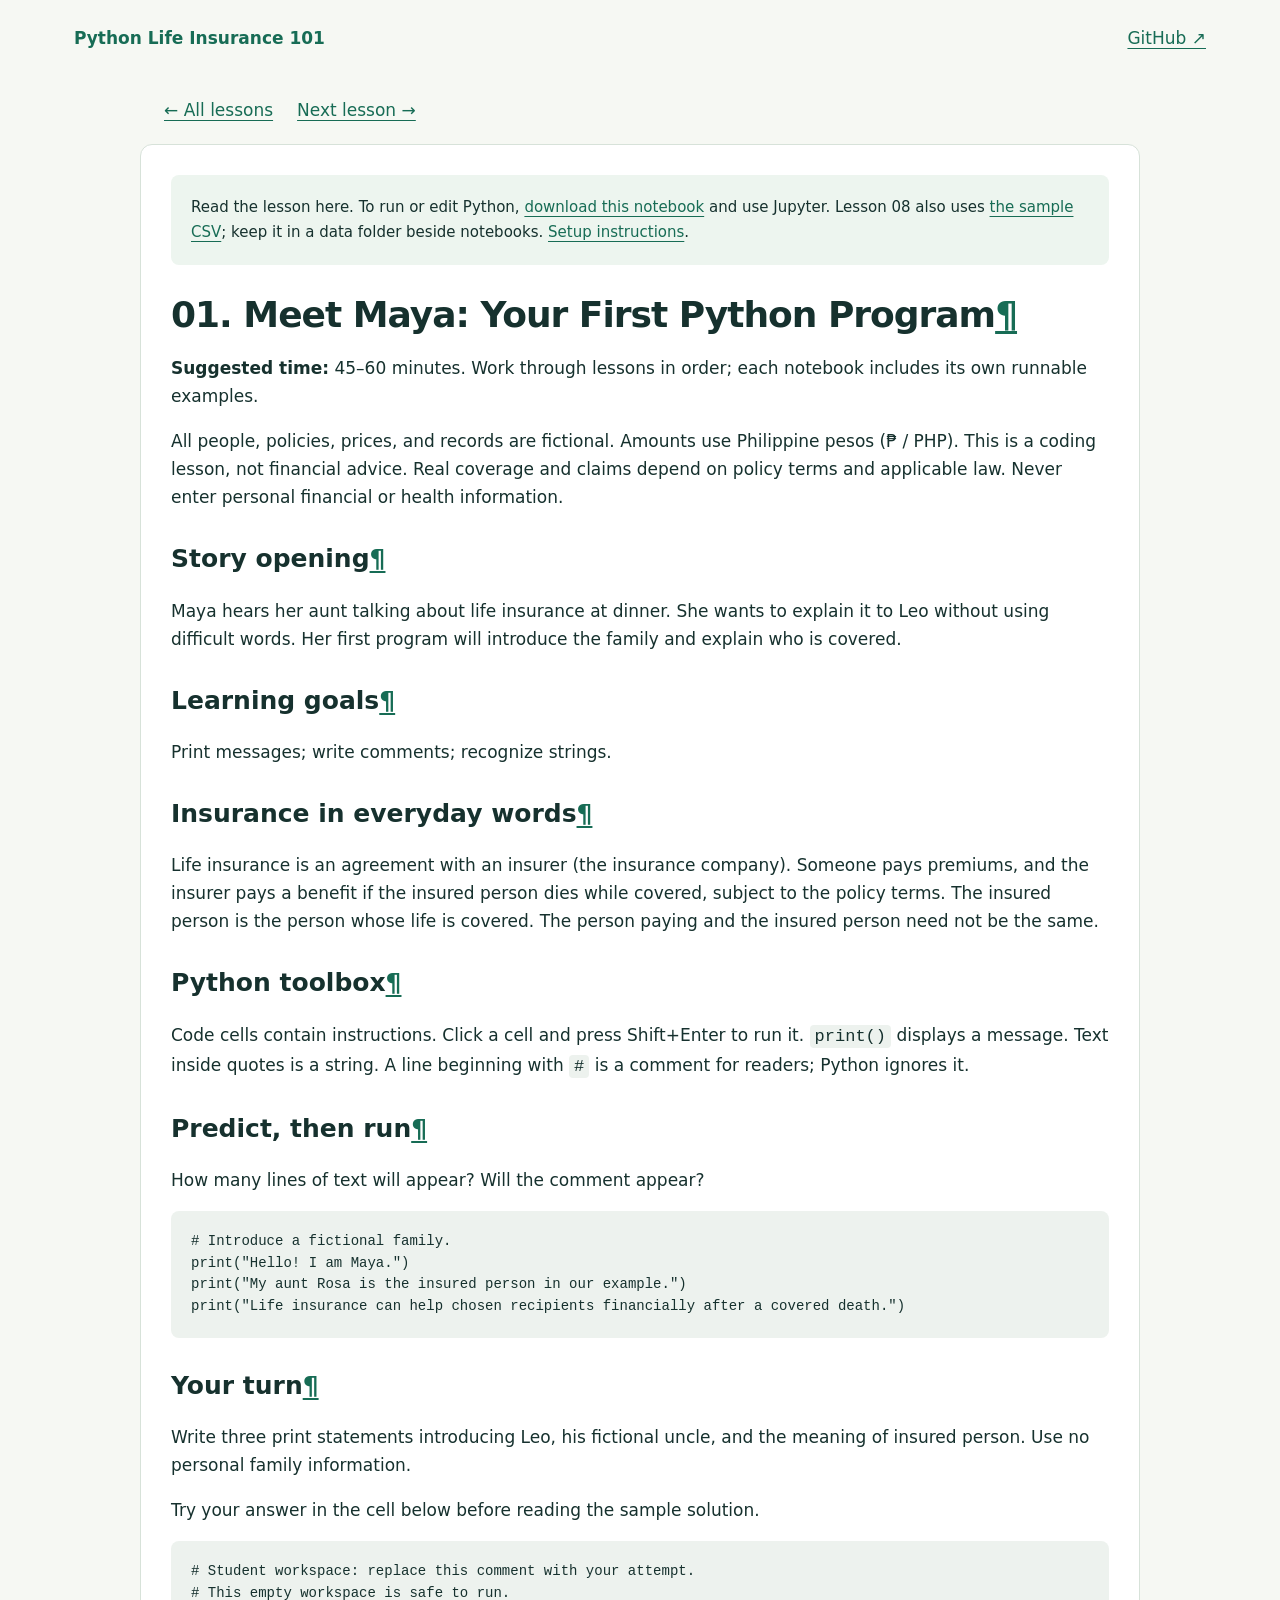
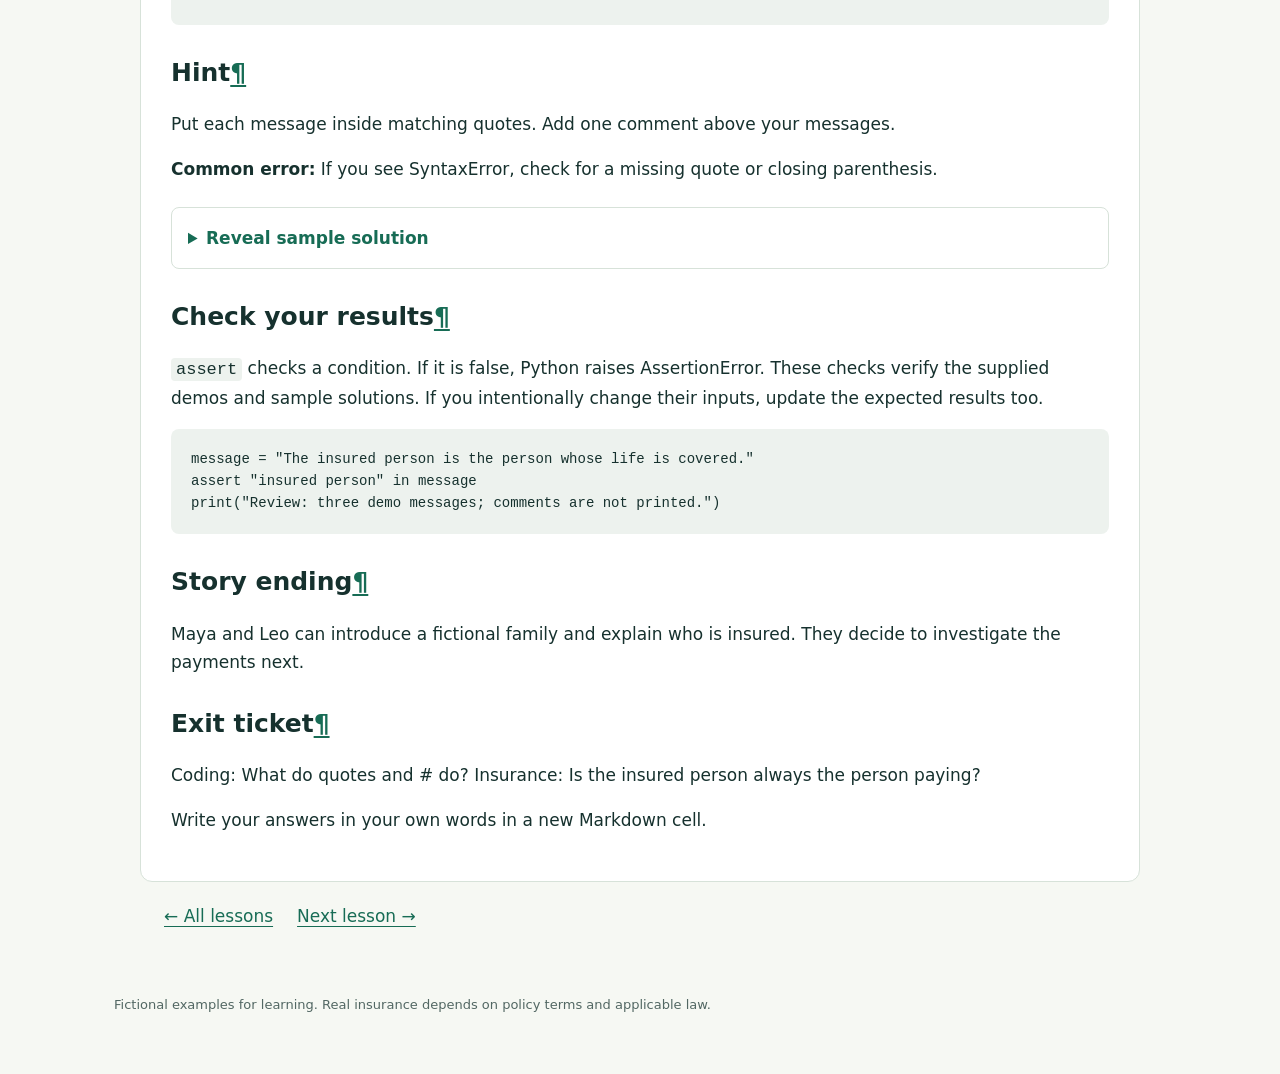
==== docs/01_first_program.html @ a5b44e25 "Add training website and expanded README with Pages setup" ====
<!doctype html>
<html lang="en"><head><meta charset="utf-8"><meta name="viewport" content="width=device-width, initial-scale=1"><title>01. Meet Maya: Your First Python Program · Python Life Insurance 101</title><link rel="stylesheet" href="style.css"></head>
<body><a class="skip" href="#content">Skip to content</a><header><a class="brand" href="index.html">Python Life Insurance 101</a><a href="https://github.com/mano-octavianojr/python-life-insurance-101">GitHub ↗</a></header><nav class="lesson-nav" aria-label="Lesson navigation"><a href="index.html">← All lessons</a><a href="02_premiums.html">Next lesson →</a></nav><main id="content" class="lesson"><aside class="reader-note">Read the lesson here. To run or edit Python, <a href="notebooks/01_first_program.ipynb" download>download this notebook</a> and use Jupyter. Lesson 08 also uses <a href="data/policy_records.csv" download>the sample CSV</a>; keep it in a data folder beside notebooks. <a href="index.html#setup">Setup instructions</a>.</aside><div class="cell border-box-sizing text_cell rendered" id="cell-id=lesson-01-cell-00"><div class="inner_cell">
<div class="text_cell_render border-box-sizing rendered_html">
<h1 id="01.-Meet-Maya:-Your-First-Python-Program">01. Meet Maya: Your First Python Program<a class="anchor-link" href="#01.-Meet-Maya:-Your-First-Python-Program">¶</a></h1><p><strong>Suggested time:</strong> 45–60 minutes. Work through lessons in order; each notebook includes its own runnable examples.</p>
<p>All people, policies, prices, and records are fictional. Amounts use Philippine pesos (₱ / PHP). This is a coding lesson, not financial advice. Real coverage and claims depend on policy terms and applicable law. Never enter personal financial or health information.</p>
</div>
</div>
</div>
<div class="cell border-box-sizing text_cell rendered" id="cell-id=lesson-01-cell-01"><div class="inner_cell">
<div class="text_cell_render border-box-sizing rendered_html">
<h2 id="Story-opening">Story opening<a class="anchor-link" href="#Story-opening">¶</a></h2><p>Maya hears her aunt talking about life insurance at dinner. She wants to explain it to Leo without using difficult words. Her first program will introduce the family and explain who is covered.</p>
</div>
</div>
</div>
<div class="cell border-box-sizing text_cell rendered" id="cell-id=lesson-01-cell-02"><div class="inner_cell">
<div class="text_cell_render border-box-sizing rendered_html">
<h2 id="Learning-goals">Learning goals<a class="anchor-link" href="#Learning-goals">¶</a></h2><p>Print messages; write comments; recognize strings.</p>
</div>
</div>
</div>
<div class="cell border-box-sizing text_cell rendered" id="cell-id=lesson-01-cell-03"><div class="inner_cell">
<div class="text_cell_render border-box-sizing rendered_html">
<h2 id="Insurance-in-everyday-words">Insurance in everyday words<a class="anchor-link" href="#Insurance-in-everyday-words">¶</a></h2><p>Life insurance is an agreement with an insurer (the insurance company). Someone pays premiums, and the insurer pays a benefit if the insured person dies while covered, subject to the policy terms. The insured person is the person whose life is covered. The person paying and the insured person need not be the same.</p>
</div>
</div>
</div>
<div class="cell border-box-sizing text_cell rendered" id="cell-id=lesson-01-cell-04"><div class="inner_cell">
<div class="text_cell_render border-box-sizing rendered_html">
<h2 id="Python-toolbox">Python toolbox<a class="anchor-link" href="#Python-toolbox">¶</a></h2><p>Code cells contain instructions. Click a cell and press Shift+Enter to run it. <code>print()</code> displays a message. Text inside quotes is a string. A line beginning with <code>#</code> is a comment for readers; Python ignores it.</p>
</div>
</div>
</div>
<div class="cell border-box-sizing text_cell rendered" id="cell-id=lesson-01-cell-05"><div class="inner_cell">
<div class="text_cell_render border-box-sizing rendered_html">
<h2 id="Predict,-then-run">Predict, then run<a class="anchor-link" href="#Predict,-then-run">¶</a></h2><p>How many lines of text will appear? Will the comment appear?</p>
</div>
</div>
</div>
<div class="cell border-box-sizing code_cell rendered celltag_demo" id="cell-id=lesson-01-cell-06">
<div class="input">
<div class="inner_cell">
<div class="input_area">
<div class="highlight hl-python"><pre><span></span><span class="c1"># Introduce a fictional family.</span>
<span class="nb">print</span><span class="p">(</span><span class="s2">"Hello! I am Maya."</span><span class="p">)</span>
<span class="nb">print</span><span class="p">(</span><span class="s2">"My aunt Rosa is the insured person in our example."</span><span class="p">)</span>
<span class="nb">print</span><span class="p">(</span><span class="s2">"Life insurance can help chosen recipients financially after a covered death."</span><span class="p">)</span>
</pre></div>
</div>
</div>
</div>
</div>
<div class="cell border-box-sizing text_cell rendered" id="cell-id=lesson-01-cell-07"><div class="inner_cell">
<div class="text_cell_render border-box-sizing rendered_html">
<h2 id="Your-turn">Your turn<a class="anchor-link" href="#Your-turn">¶</a></h2><p>Write three print statements introducing Leo, his fictional uncle, and the meaning of insured person. Use no personal family information.</p>
<p>Try your answer in the cell below before reading the sample solution.</p>
</div>
</div>
</div>
<div class="cell border-box-sizing code_cell rendered celltag_exercise" id="cell-id=lesson-01-cell-08">
<div class="input">
<div class="inner_cell">
<div class="input_area">
<div class="highlight hl-python"><pre><span></span><span class="c1"># Student workspace: replace this comment with your attempt.</span>
<span class="c1"># This empty workspace is safe to run.</span>
</pre></div>
</div>
</div>
</div>
</div>
<div class="cell border-box-sizing text_cell rendered" id="cell-id=lesson-01-cell-09"><div class="inner_cell">
<div class="text_cell_render border-box-sizing rendered_html">
<h2 id="Hint">Hint<a class="anchor-link" href="#Hint">¶</a></h2><p>Put each message inside matching quotes. Add one comment above your messages.</p>
<p><strong>Common error:</strong> If you see SyntaxError, check for a missing quote or closing parenthesis.</p>
</div>
</div>
</div>
<details class="solution"><summary>Reveal sample solution</summary><div class="cell border-box-sizing text_cell rendered" id="cell-id=lesson-01-cell-10"><div class="inner_cell">
<div class="text_cell_render border-box-sizing rendered_html">
<h2 id="Sample-solution">Sample solution<a class="anchor-link" href="#Sample-solution">¶</a></h2><p>Compare with your attempt after trying the challenge. There may be more than one correct approach.</p>
</div>
</div>
</div><div class="cell border-box-sizing code_cell rendered celltag_solution" id="cell-id=lesson-01-cell-11">
<div class="input">
<div class="inner_cell">
<div class="input_area">
<div class="highlight hl-python"><pre><span></span><span class="c1"># Leo introduces another fictional example.</span>
<span class="nb">print</span><span class="p">(</span><span class="s2">"Hello! I am Leo."</span><span class="p">)</span>
<span class="nb">print</span><span class="p">(</span><span class="s2">"My fictional uncle Ben is the insured person."</span><span class="p">)</span>
<span class="nb">print</span><span class="p">(</span><span class="s2">"The insured person is the person whose life is covered."</span><span class="p">)</span>
</pre></div>
</div>
</div>
</div>
</div></details>

<div class="cell border-box-sizing text_cell rendered" id="cell-id=lesson-01-cell-12"><div class="inner_cell">
<div class="text_cell_render border-box-sizing rendered_html">
<h2 id="Check-your-results">Check your results<a class="anchor-link" href="#Check-your-results">¶</a></h2><p><code>assert</code> checks a condition. If it is false, Python raises AssertionError. These checks verify the supplied demos and sample solutions. If you intentionally change their inputs, update the expected results too.</p>
</div>
</div>
</div>
<div class="cell border-box-sizing code_cell rendered celltag_validation" id="cell-id=lesson-01-cell-13">
<div class="input">
<div class="inner_cell">
<div class="input_area">
<div class="highlight hl-python"><pre><span></span><span class="n">message</span> <span class="o">=</span> <span class="s2">"The insured person is the person whose life is covered."</span>
<span class="k">assert</span> <span class="s2">"insured person"</span> <span class="ow">in</span> <span class="n">message</span>
<span class="nb">print</span><span class="p">(</span><span class="s2">"Review: three demo messages; comments are not printed."</span><span class="p">)</span>
</pre></div>
</div>
</div>
</div>
</div>
<div class="cell border-box-sizing text_cell rendered" id="cell-id=lesson-01-cell-14"><div class="inner_cell">
<div class="text_cell_render border-box-sizing rendered_html">
<h2 id="Story-ending">Story ending<a class="anchor-link" href="#Story-ending">¶</a></h2><p>Maya and Leo can introduce a fictional family and explain who is insured. They decide to investigate the payments next.</p>
</div>
</div>
</div>
<div class="cell border-box-sizing text_cell rendered" id="cell-id=lesson-01-cell-15"><div class="inner_cell">
<div class="text_cell_render border-box-sizing rendered_html">
<h2 id="Exit-ticket">Exit ticket<a class="anchor-link" href="#Exit-ticket">¶</a></h2><p>Coding: What do quotes and # do? Insurance: Is the insured person always the person paying?</p>
<p>Write your answers in your own words in a new Markdown cell.</p>
</div>
</div>
</div>
</main><nav class="lesson-nav" aria-label="Lesson navigation"><a href="index.html">← All lessons</a><a href="02_premiums.html">Next lesson →</a></nav><footer>Fictional examples for learning. Real insurance depends on policy terms and applicable law.</footer></body></html>
---- docs/style.css ----
:root{color-scheme:light;--ink:#16312e;--muted:#526763;--paper:#f6f8f3;--green:#176c55;--border:#d7e2d9}*{box-sizing:border-box}body{margin:0;background:var(--paper);color:var(--ink);font:17px/1.65 system-ui,sans-serif}a{color:var(--green);text-underline-offset:4px}a:focus-visible,summary:focus-visible{outline:3px solid #ba7018;outline-offset:5px}header{max-width:1180px;margin:auto;display:flex;justify-content:space-between;gap:20px;padding:24px}.brand{font-weight:800;text-decoration:none}main{max-width:1100px;margin:auto;padding:0 24px}.hero{padding:64px 0 48px;border-bottom:1px solid var(--border)}.eyebrow,.number{font-size:12px;letter-spacing:1.8px;font-weight:750;color:var(--green)}h1{font-size:clamp(36px,6vw,68px);line-height:1.1;letter-spacing:-2px;margin:20px 0}h2{line-height:1.3}h3{line-height:1.3;font-size:22px}.intro{font-size:21px;max-width:660px;color:var(--muted)}.button{display:inline-block;padding:13px 24px;background:var(--green);color:white;border-radius:8px;text-decoration:none;font-weight:700;margin:12px 0}.facts{display:flex;gap:24px;flex-wrap:wrap;font-size:14px;color:var(--muted);margin-top:24px}.overview{padding:30px 0 12px;max-width:750px}.grid{display:grid;grid-template-columns:repeat(2,minmax(0,1fr));gap:18px}.card{display:block;padding:26px;background:white;border:1px solid var(--border);border-radius:12px;text-decoration:none;color:var(--ink)}.card:hover{border-color:var(--green);box-shadow:0 5px 18px #17392f12}.card p{color:var(--muted)}.read{font-weight:650;color:var(--green);font-size:14px}.setup,.scope{margin-top:44px;padding:28px;border:1px solid var(--border);border-radius:12px;background:white}footer{max-width:1100px;margin:40px auto;padding:24px;color:var(--muted);font-size:13px}.lesson-nav{max-width:1000px;margin:20px auto;display:flex;gap:24px;flex-wrap:wrap;padding:0 24px}.lesson{max-width:1000px;background:white;border:1px solid var(--border);border-radius:12px;padding:30px}.reader-note{background:#edf5ef;padding:20px;border-radius:8px;margin-bottom:30px;font-size:15px}.lesson h1{font-size:36px;letter-spacing:-1px}.lesson h2{font-size:25px;margin-top:32px}.cell{margin:16px 0}.prompt{display:none}pre{overflow-x:auto;padding:20px;background:#edf2ee;border-radius:8px;line-height:1.55;font-size:14px}code{font-family:ui-monospace,monospace}p code,li code{background:#edf2ee;padding:2px 5px;border-radius:4px}img{max-width:100%;height:auto}.solution{border:1px solid var(--border);border-radius:8px;padding:16px;margin:24px 0}.solution summary{cursor:pointer;font-weight:700;color:var(--green)}.skip{position:absolute;top:-80px;left:16px;background:white;padding:12px;z-index:10}.skip:focus{top:8px}table{border-collapse:collapse}td,th{border:1px solid var(--border);padding:8px}@media(max-width:650px){.grid{grid-template-columns:1fr}.hero{padding-top:30px}.lesson{padding:18px}header{font-size:14px;padding:18px}.facts{gap:10px}.setup,.scope{padding:20px}.lesson h1{font-size:29px}}@media print{header,.lesson-nav,.reader-note,footer{display:none}.lesson{border:0}details.solution>*{display:block!important}body{background:white}pre{white-space:pre-wrap}}
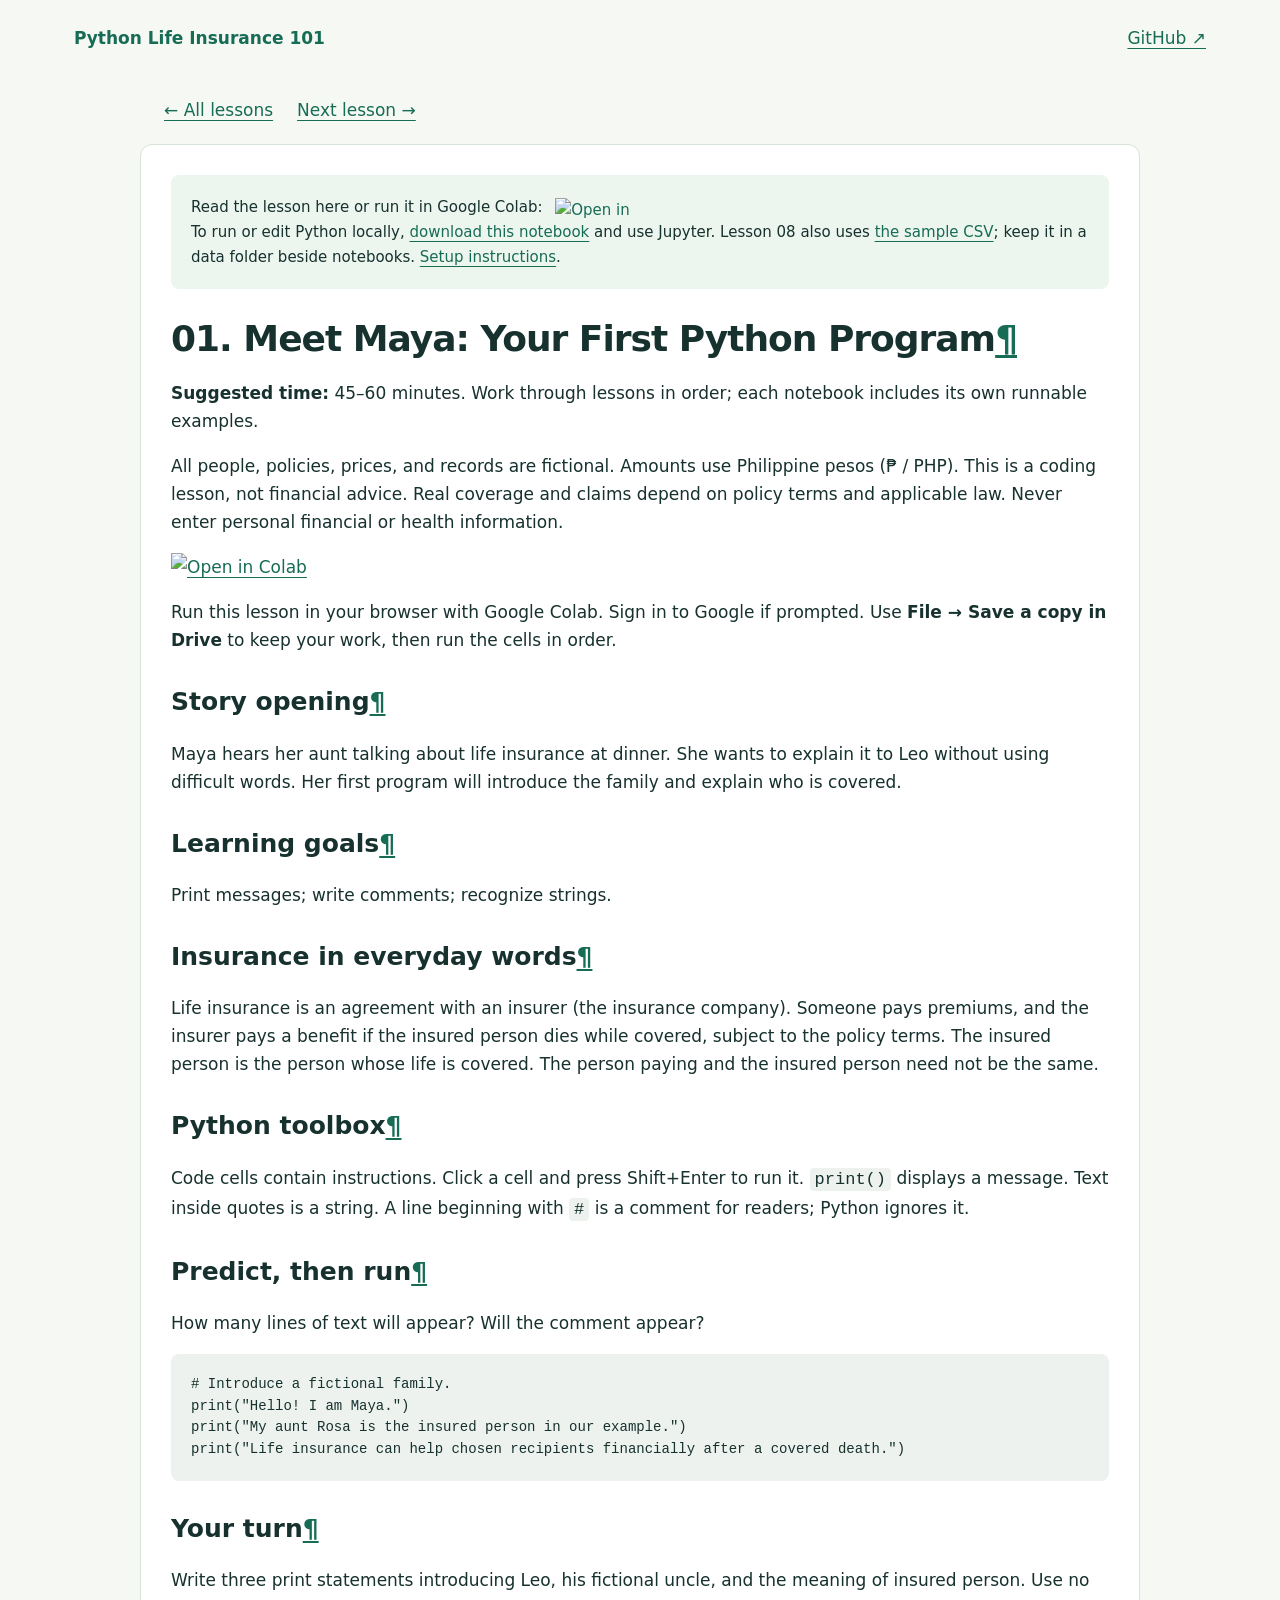
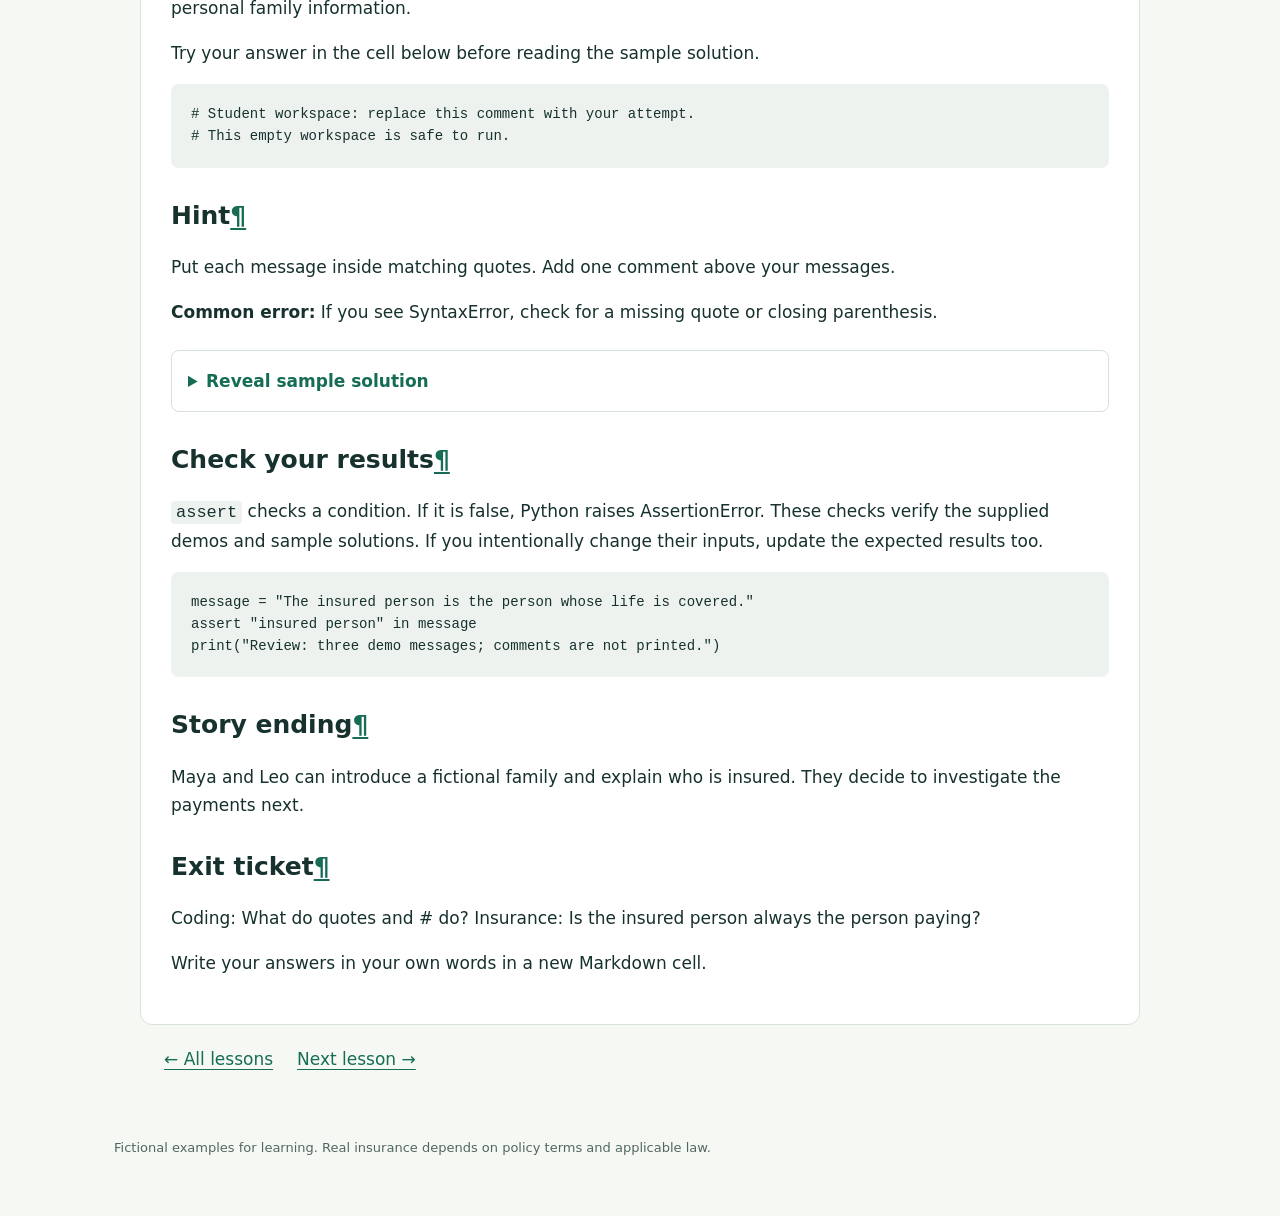
==== commit c764d955: "Add Open in Colab badges and remote sample data fallback" ====
--- a/docs/01_first_program.html
+++ b/docs/01_first_program.html
@@ -1,9 +1,16 @@
 <!doctype html>
 <html lang="en"><head><meta charset="utf-8"><meta name="viewport" content="width=device-width, initial-scale=1"><title>01. Meet Maya: Your First Python Program · Python Life Insurance 101</title><link rel="stylesheet" href="style.css"></head>
-<body><a class="skip" href="#content">Skip to content</a><header><a class="brand" href="index.html">Python Life Insurance 101</a><a href="https://github.com/mano-octavianojr/python-life-insurance-101">GitHub ↗</a></header><nav class="lesson-nav" aria-label="Lesson navigation"><a href="index.html">← All lessons</a><a href="02_premiums.html">Next lesson →</a></nav><main id="content" class="lesson"><aside class="reader-note">Read the lesson here. To run or edit Python, <a href="notebooks/01_first_program.ipynb" download>download this notebook</a> and use Jupyter. Lesson 08 also uses <a href="data/policy_records.csv" download>the sample CSV</a>; keep it in a data folder beside notebooks. <a href="index.html#setup">Setup instructions</a>.</aside><div class="cell border-box-sizing text_cell rendered" id="cell-id=lesson-01-cell-00"><div class="inner_cell">
+<body><a class="skip" href="#content">Skip to content</a><header><a class="brand" href="index.html">Python Life Insurance 101</a><a href="https://github.com/mano-octavianojr/python-life-insurance-101">GitHub ↗</a></header><nav class="lesson-nav" aria-label="Lesson navigation"><a href="index.html">← All lessons</a><a href="02_premiums.html">Next lesson →</a></nav><main id="content" class="lesson"><aside class="reader-note">Read the lesson here or run it in Google Colab: <a class="colab-button" href="https://colab.research.google.com/github/mano-octavianojr/python-life-insurance-101/blob/main/notebooks/01_first_program.ipynb" aria-label="Open 01. Meet Maya: Your First Python Program in Google Colab"><img src="https://colab.research.google.com/assets/colab-badge.svg" alt="Open in Colab" width="117" height="20"></a><br>To run or edit Python locally, <a href="notebooks/01_first_program.ipynb" download>download this notebook</a> and use Jupyter. Lesson 08 also uses <a href="data/policy_records.csv" download>the sample CSV</a>; keep it in a data folder beside notebooks. <a href="index.html#setup">Setup instructions</a>.</aside><div class="cell border-box-sizing text_cell rendered" id="cell-id=lesson-01-cell-00"><div class="inner_cell">
 <div class="text_cell_render border-box-sizing rendered_html">
 <h1 id="01.-Meet-Maya:-Your-First-Python-Program">01. Meet Maya: Your First Python Program<a class="anchor-link" href="#01.-Meet-Maya:-Your-First-Python-Program">¶</a></h1><p><strong>Suggested time:</strong> 45–60 minutes. Work through lessons in order; each notebook includes its own runnable examples.</p>
 <p>All people, policies, prices, and records are fictional. Amounts use Philippine pesos (₱ / PHP). This is a coding lesson, not financial advice. Real coverage and claims depend on policy terms and applicable law. Never enter personal financial or health information.</p>
+</div>
+</div>
+</div>
+<div class="cell border-box-sizing text_cell rendered" id="cell-id=01_first_program-colab"><div class="inner_cell">
+<div class="text_cell_render border-box-sizing rendered_html">
+<p><a href="https://colab.research.google.com/github/mano-octavianojr/python-life-insurance-101/blob/main/notebooks/01_first_program.ipynb"><img alt="Open in Colab" src="https://colab.research.google.com/assets/colab-badge.svg"/></a></p>
+<p>Run this lesson in your browser with Google Colab. Sign in to Google if prompted. Use <strong>File → Save a copy in Drive</strong> to keep your work, then run the cells in order.</p>
 </div>
 </div>
 </div>
--- a/docs/style.css
+++ b/docs/style.css
@@ -1 +1,3 @@
 :root{color-scheme:light;--ink:#16312e;--muted:#526763;--paper:#f6f8f3;--green:#176c55;--border:#d7e2d9}*{box-sizing:border-box}body{margin:0;background:var(--paper);color:var(--ink);font:17px/1.65 system-ui,sans-serif}a{color:var(--green);text-underline-offset:4px}a:focus-visible,summary:focus-visible{outline:3px solid #ba7018;outline-offset:5px}header{max-width:1180px;margin:auto;display:flex;justify-content:space-between;gap:20px;padding:24px}.brand{font-weight:800;text-decoration:none}main{max-width:1100px;margin:auto;padding:0 24px}.hero{padding:64px 0 48px;border-bottom:1px solid var(--border)}.eyebrow,.number{font-size:12px;letter-spacing:1.8px;font-weight:750;color:var(--green)}h1{font-size:clamp(36px,6vw,68px);line-height:1.1;letter-spacing:-2px;margin:20px 0}h2{line-height:1.3}h3{line-height:1.3;font-size:22px}.intro{font-size:21px;max-width:660px;color:var(--muted)}.button{display:inline-block;padding:13px 24px;background:var(--green);color:white;border-radius:8px;text-decoration:none;font-weight:700;margin:12px 0}.facts{display:flex;gap:24px;flex-wrap:wrap;font-size:14px;color:var(--muted);margin-top:24px}.overview{padding:30px 0 12px;max-width:750px}.grid{display:grid;grid-template-columns:repeat(2,minmax(0,1fr));gap:18px}.card{display:block;padding:26px;background:white;border:1px solid var(--border);border-radius:12px;text-decoration:none;color:var(--ink)}.card:hover{border-color:var(--green);box-shadow:0 5px 18px #17392f12}.card p{color:var(--muted)}.read{font-weight:650;color:var(--green);font-size:14px}.setup,.scope{margin-top:44px;padding:28px;border:1px solid var(--border);border-radius:12px;background:white}footer{max-width:1100px;margin:40px auto;padding:24px;color:var(--muted);font-size:13px}.lesson-nav{max-width:1000px;margin:20px auto;display:flex;gap:24px;flex-wrap:wrap;padding:0 24px}.lesson{max-width:1000px;background:white;border:1px solid var(--border);border-radius:12px;padding:30px}.reader-note{background:#edf5ef;padding:20px;border-radius:8px;margin-bottom:30px;font-size:15px}.lesson h1{font-size:36px;letter-spacing:-1px}.lesson h2{font-size:25px;margin-top:32px}.cell{margin:16px 0}.prompt{display:none}pre{overflow-x:auto;padding:20px;background:#edf2ee;border-radius:8px;line-height:1.55;font-size:14px}code{font-family:ui-monospace,monospace}p code,li code{background:#edf2ee;padding:2px 5px;border-radius:4px}img{max-width:100%;height:auto}.solution{border:1px solid var(--border);border-radius:8px;padding:16px;margin:24px 0}.solution summary{cursor:pointer;font-weight:700;color:var(--green)}.skip{position:absolute;top:-80px;left:16px;background:white;padding:12px;z-index:10}.skip:focus{top:8px}table{border-collapse:collapse}td,th{border:1px solid var(--border);padding:8px}@media(max-width:650px){.grid{grid-template-columns:1fr}.hero{padding-top:30px}.lesson{padding:18px}header{font-size:14px;padding:18px}.facts{gap:10px}.setup,.scope{padding:20px}.lesson h1{font-size:29px}}@media print{header,.lesson-nav,.reader-note,footer{display:none}.lesson{border:0}details.solution>*{display:block!important}body{background:white}pre{white-space:pre-wrap}}
+
+.card-content{display:block;text-decoration:none;color:inherit}.colab-button{display:inline-flex;margin-top:14px;align-items:center}.colab-button img{display:block}.reader-note .colab-button{margin:0 8px;vertical-align:middle}
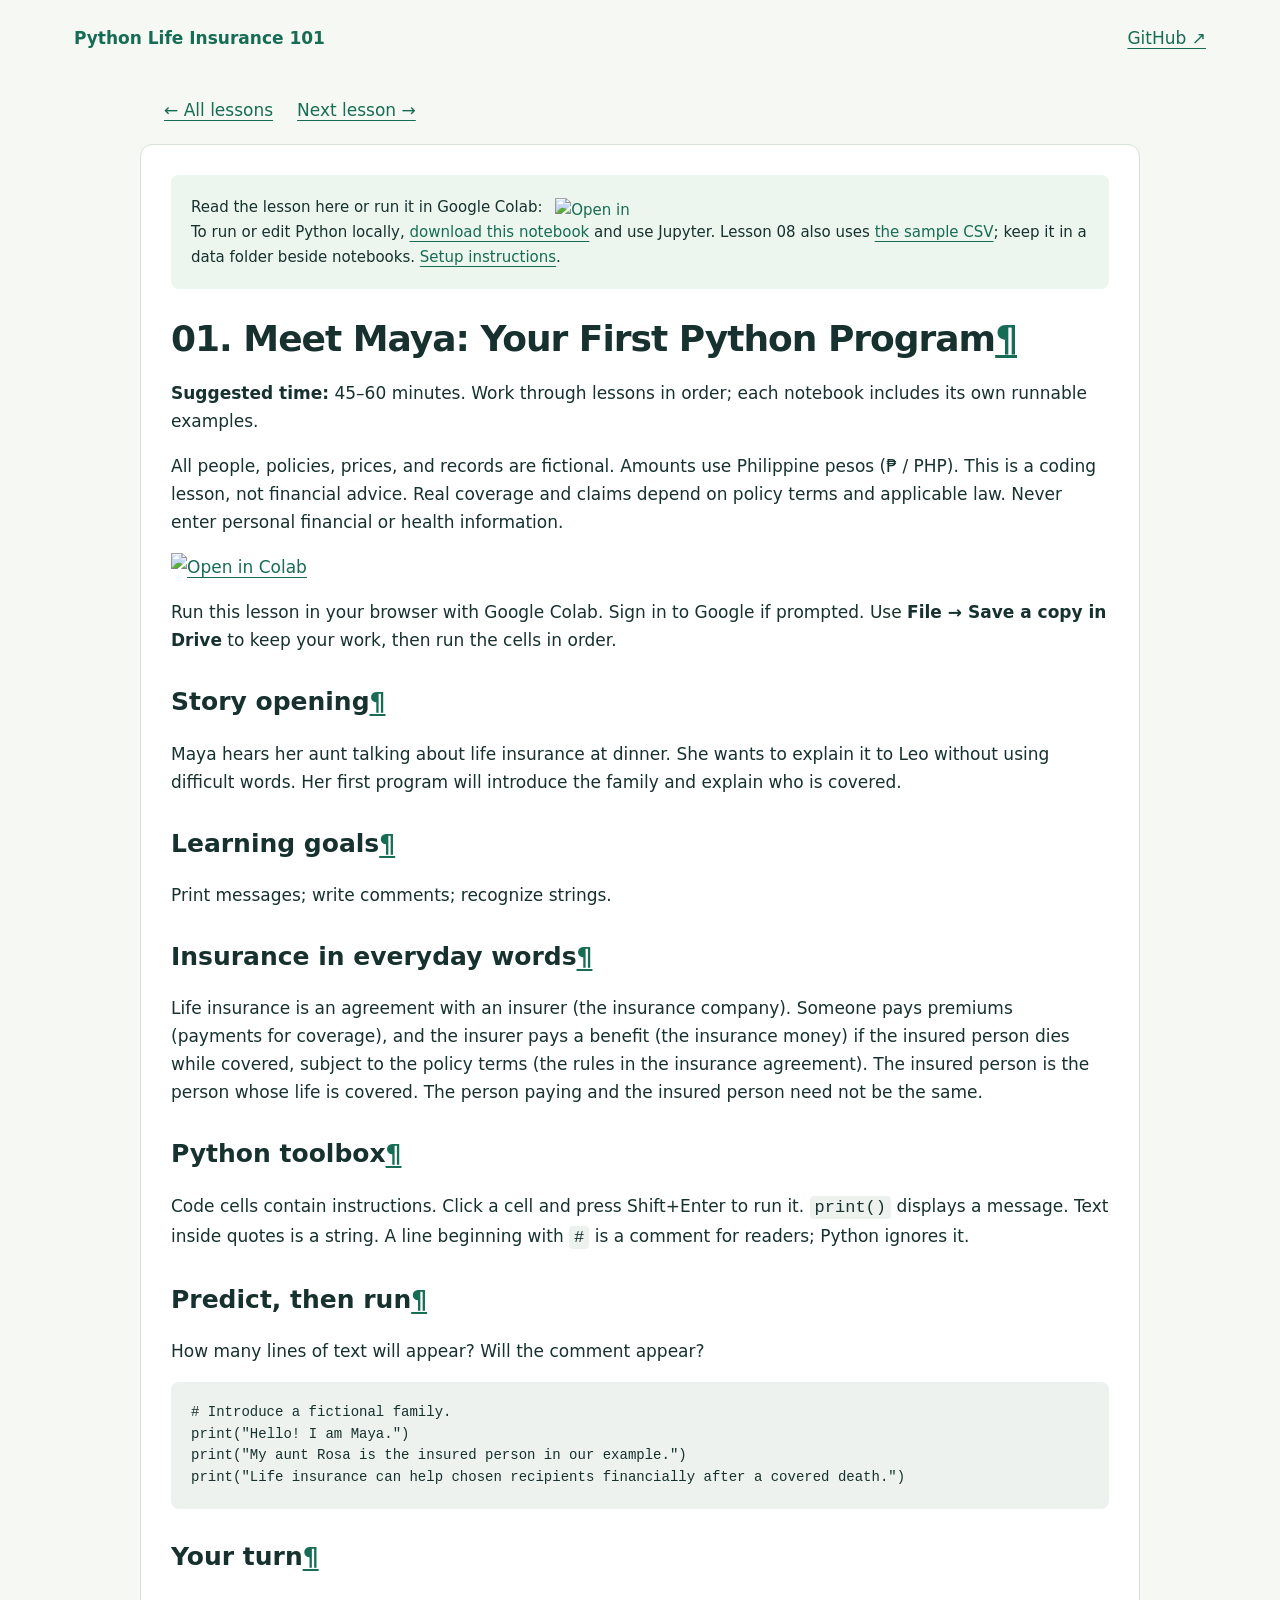
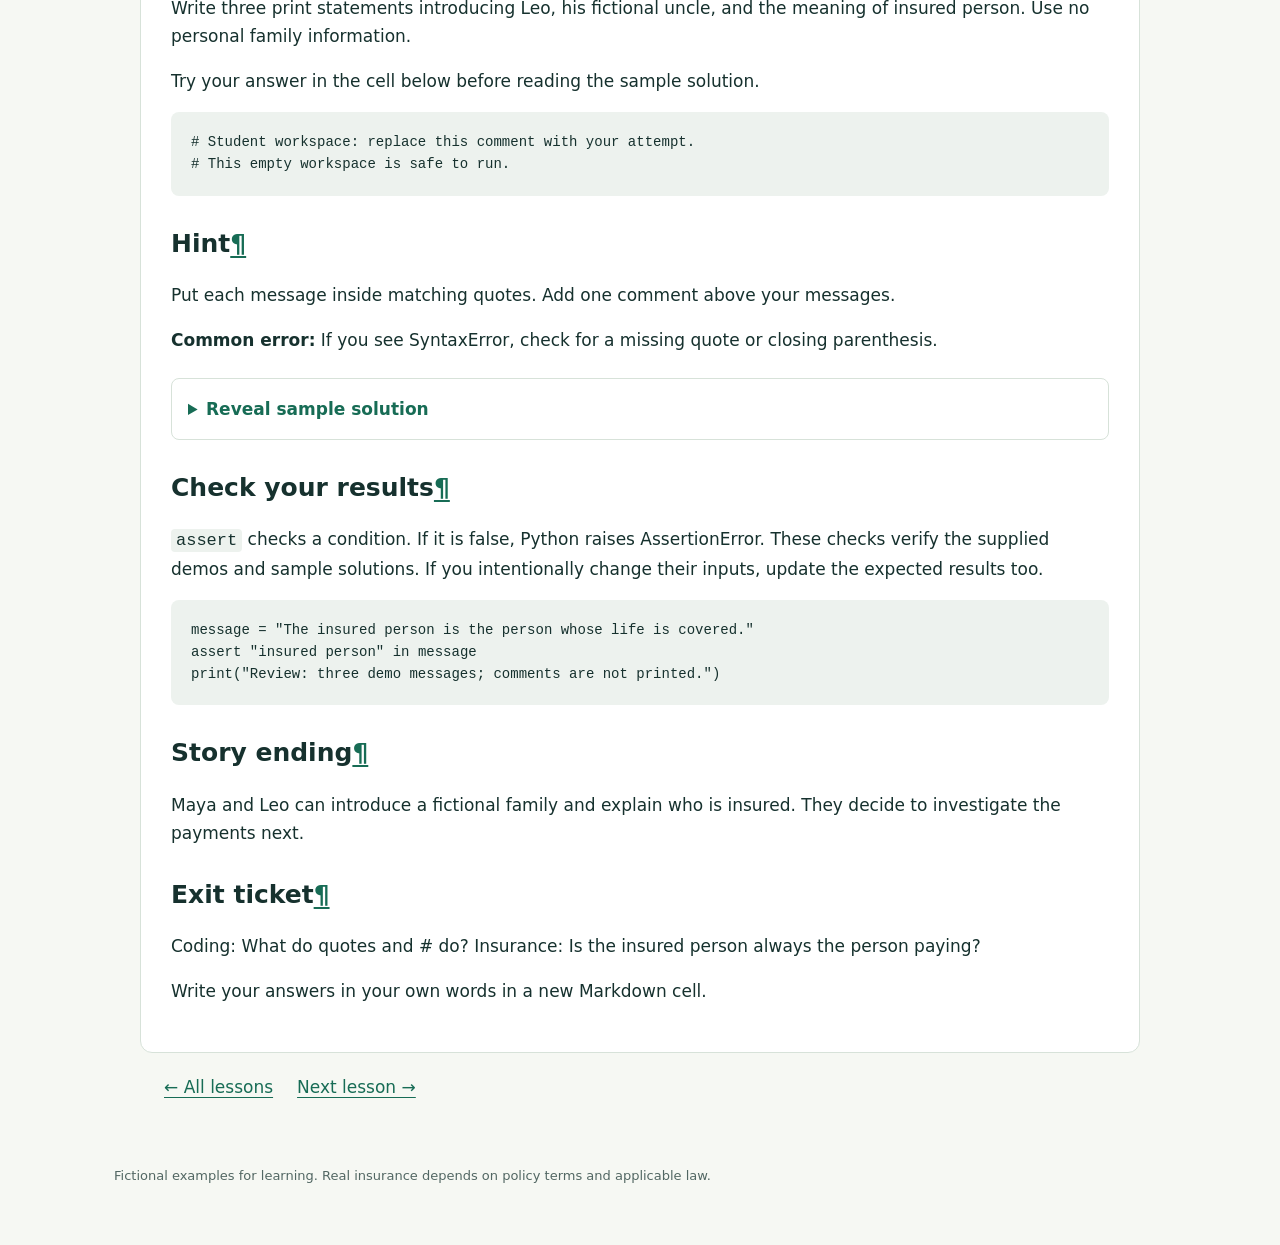
==== commit 27bab4b0: "Finalize lesson explanations and strengthen capstone input checks" ====
--- a/docs/01_first_program.html
+++ b/docs/01_first_program.html
@@ -28,7 +28,7 @@
 </div>
 <div class="cell border-box-sizing text_cell rendered" id="cell-id=lesson-01-cell-03"><div class="inner_cell">
 <div class="text_cell_render border-box-sizing rendered_html">
-<h2 id="Insurance-in-everyday-words">Insurance in everyday words<a class="anchor-link" href="#Insurance-in-everyday-words">¶</a></h2><p>Life insurance is an agreement with an insurer (the insurance company). Someone pays premiums, and the insurer pays a benefit if the insured person dies while covered, subject to the policy terms. The insured person is the person whose life is covered. The person paying and the insured person need not be the same.</p>
+<h2 id="Insurance-in-everyday-words">Insurance in everyday words<a class="anchor-link" href="#Insurance-in-everyday-words">¶</a></h2><p>Life insurance is an agreement with an insurer (the insurance company). Someone pays premiums (payments for coverage), and the insurer pays a benefit (the insurance money) if the insured person dies while covered, subject to the policy terms (the rules in the insurance agreement). The insured person is the person whose life is covered. The person paying and the insured person need not be the same.</p>
 </div>
 </div>
 </div>
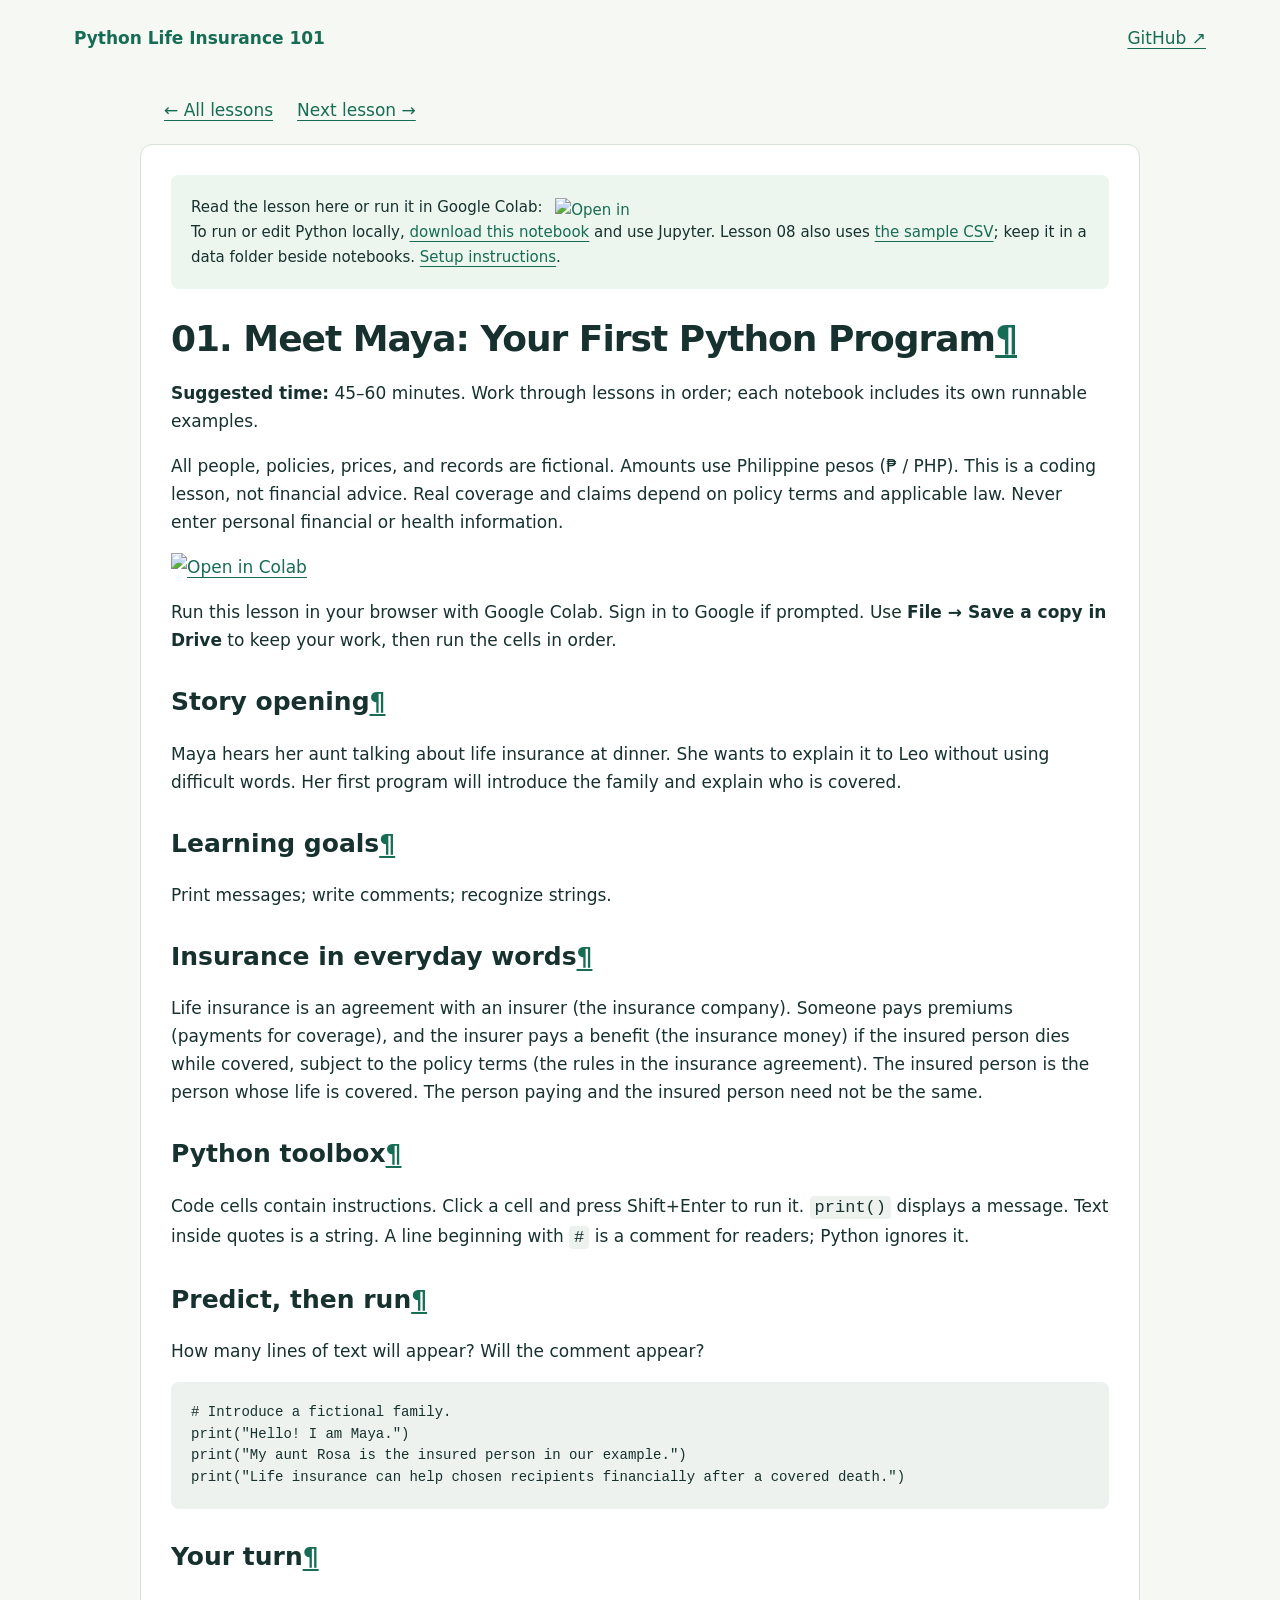
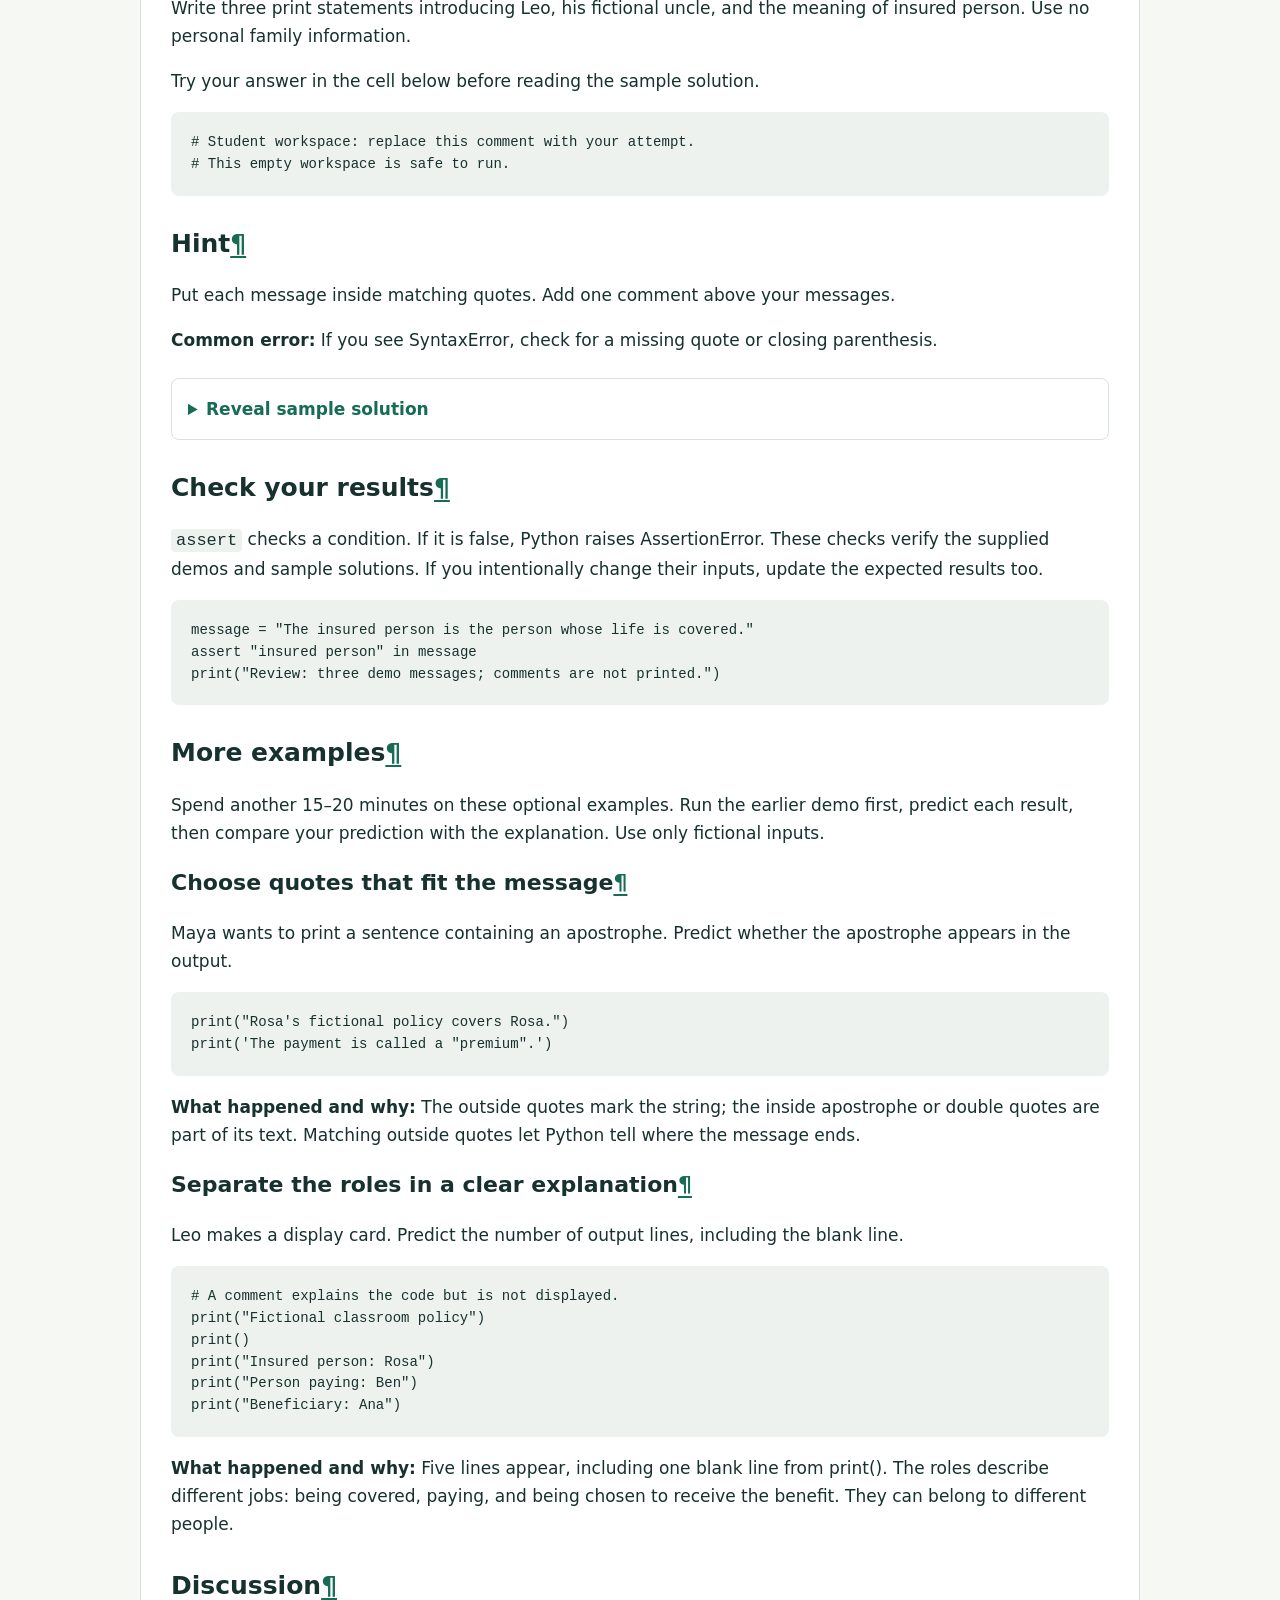
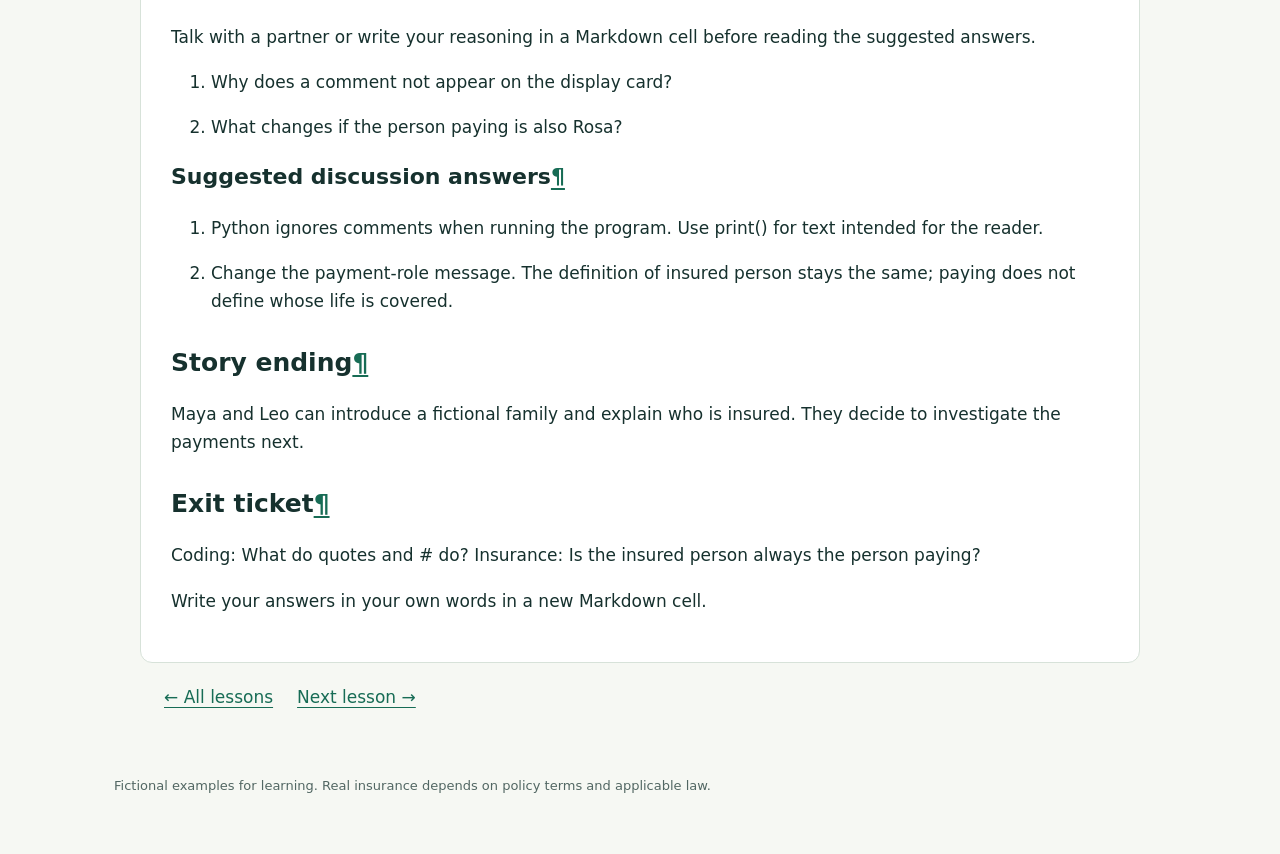
==== commit 3b6d03ee: "Expand all lessons with worked examples and discussion" ====
--- a/docs/01_first_program.html
+++ b/docs/01_first_program.html
@@ -119,6 +119,80 @@
 </div>
 </div>
 </div>
+<div class="cell border-box-sizing text_cell rendered" id="cell-id=extension-01-01"><div class="inner_cell">
+<div class="text_cell_render border-box-sizing rendered_html">
+<h2 id="More-examples">More examples<a class="anchor-link" href="#More-examples">¶</a></h2><p>Spend another 15–20 minutes on these optional examples. Run the earlier demo first, predict each result, then compare your prediction with the explanation. Use only fictional inputs.</p>
+</div>
+</div>
+</div>
+<div class="cell border-box-sizing text_cell rendered" id="cell-id=extension-01-02"><div class="inner_cell">
+<div class="text_cell_render border-box-sizing rendered_html">
+<h3 id="Choose-quotes-that-fit-the-message">Choose quotes that fit the message<a class="anchor-link" href="#Choose-quotes-that-fit-the-message">¶</a></h3><p>Maya wants to print a sentence containing an apostrophe. Predict whether the apostrophe appears in the output.</p>
+</div>
+</div>
+</div>
+<div class="cell border-box-sizing code_cell rendered" id="cell-id=extension-01-03">
+<div class="input">
+<div class="inner_cell">
+<div class="input_area">
+<div class="highlight hl-python"><pre><span></span><span class="nb">print</span><span class="p">(</span><span class="s2">"Rosa's fictional policy covers Rosa."</span><span class="p">)</span>
+<span class="nb">print</span><span class="p">(</span><span class="s1">'The payment is called a "premium".'</span><span class="p">)</span>
+</pre></div>
+</div>
+</div>
+</div>
+</div>
+<div class="cell border-box-sizing text_cell rendered" id="cell-id=extension-01-04"><div class="inner_cell">
+<div class="text_cell_render border-box-sizing rendered_html">
+<p><strong>What happened and why:</strong> The outside quotes mark the string; the inside apostrophe or double quotes are part of its text. Matching outside quotes let Python tell where the message ends.</p>
+</div>
+</div>
+</div>
+<div class="cell border-box-sizing text_cell rendered" id="cell-id=extension-01-05"><div class="inner_cell">
+<div class="text_cell_render border-box-sizing rendered_html">
+<h3 id="Separate-the-roles-in-a-clear-explanation">Separate the roles in a clear explanation<a class="anchor-link" href="#Separate-the-roles-in-a-clear-explanation">¶</a></h3><p>Leo makes a display card. Predict the number of output lines, including the blank line.</p>
+</div>
+</div>
+</div>
+<div class="cell border-box-sizing code_cell rendered" id="cell-id=extension-01-06">
+<div class="input">
+<div class="inner_cell">
+<div class="input_area">
+<div class="highlight hl-python"><pre><span></span><span class="c1"># A comment explains the code but is not displayed.</span>
+<span class="nb">print</span><span class="p">(</span><span class="s2">"Fictional classroom policy"</span><span class="p">)</span>
+<span class="nb">print</span><span class="p">()</span>
+<span class="nb">print</span><span class="p">(</span><span class="s2">"Insured person: Rosa"</span><span class="p">)</span>
+<span class="nb">print</span><span class="p">(</span><span class="s2">"Person paying: Ben"</span><span class="p">)</span>
+<span class="nb">print</span><span class="p">(</span><span class="s2">"Beneficiary: Ana"</span><span class="p">)</span>
+</pre></div>
+</div>
+</div>
+</div>
+</div>
+<div class="cell border-box-sizing text_cell rendered" id="cell-id=extension-01-07"><div class="inner_cell">
+<div class="text_cell_render border-box-sizing rendered_html">
+<p><strong>What happened and why:</strong> Five lines appear, including one blank line from print(). The roles describe different jobs: being covered, paying, and being chosen to receive the benefit. They can belong to different people.</p>
+</div>
+</div>
+</div>
+<div class="cell border-box-sizing text_cell rendered" id="cell-id=extension-01-08"><div class="inner_cell">
+<div class="text_cell_render border-box-sizing rendered_html">
+<h2 id="Discussion">Discussion<a class="anchor-link" href="#Discussion">¶</a></h2><p>Talk with a partner or write your reasoning in a Markdown cell before reading the suggested answers.</p>
+<ol>
+<li><p>Why does a comment not appear on the display card?</p>
+</li>
+<li><p>What changes if the person paying is also Rosa?</p>
+</li>
+</ol>
+<h3 id="Suggested-discussion-answers">Suggested discussion answers<a class="anchor-link" href="#Suggested-discussion-answers">¶</a></h3><ol>
+<li><p>Python ignores comments when running the program. Use print() for text intended for the reader.</p>
+</li>
+<li><p>Change the payment-role message. The definition of insured person stays the same; paying does not define whose life is covered.</p>
+</li>
+</ol>
+</div>
+</div>
+</div>
 <div class="cell border-box-sizing text_cell rendered" id="cell-id=lesson-01-cell-14"><div class="inner_cell">
 <div class="text_cell_render border-box-sizing rendered_html">
 <h2 id="Story-ending">Story ending<a class="anchor-link" href="#Story-ending">¶</a></h2><p>Maya and Leo can introduce a fictional family and explain who is insured. They decide to investigate the payments next.</p>
